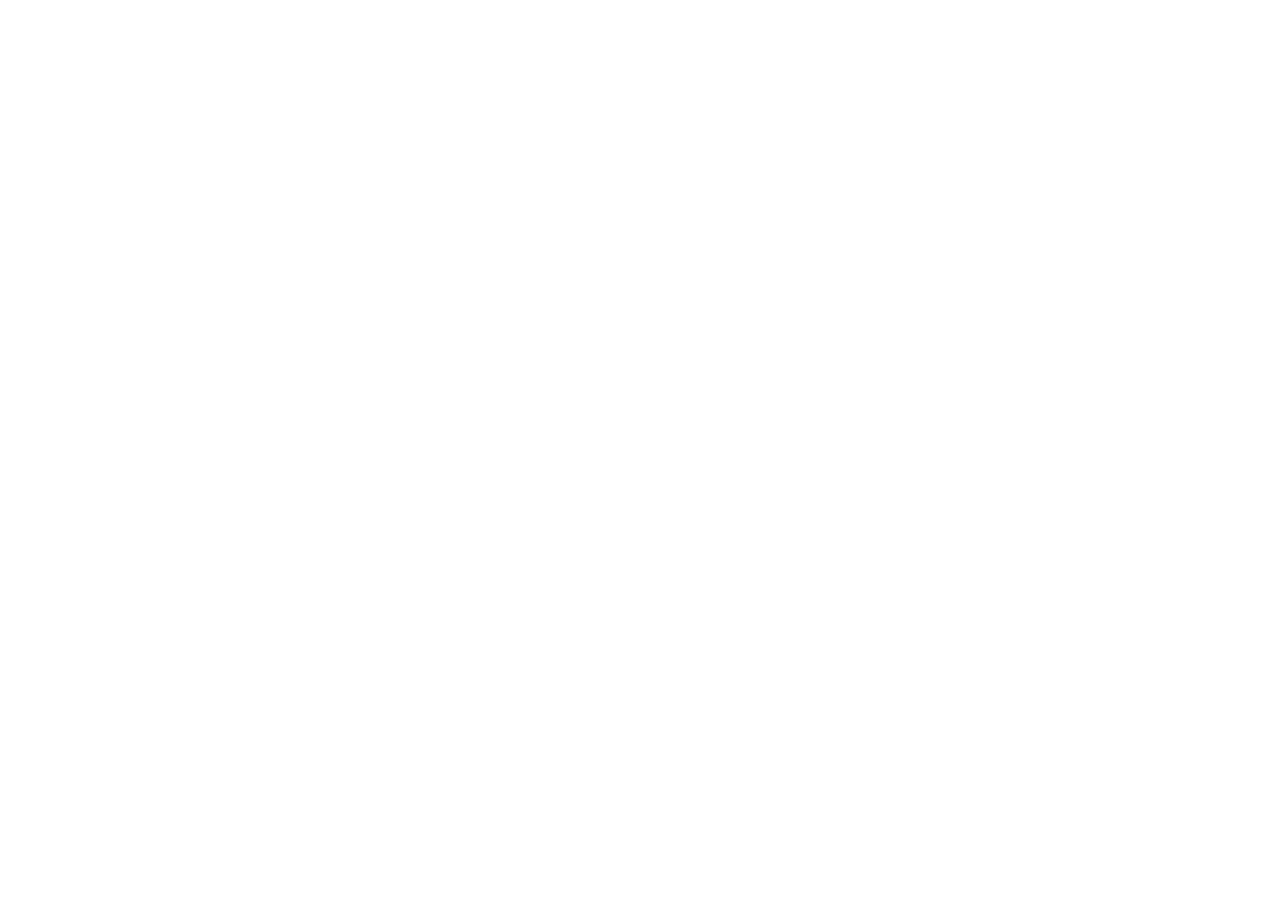
==== todo-list/index.html @ 88aa2673 "todo list project" ====
<!DOCTYPE html>
<html lang="en">
<head>
    <meta charset="UTF-8">
    <meta name="viewport" content="width=device-width, initial-scale=1.0">
    <title>Todo List</title>
</head>
<body>
    
</body>
</html>
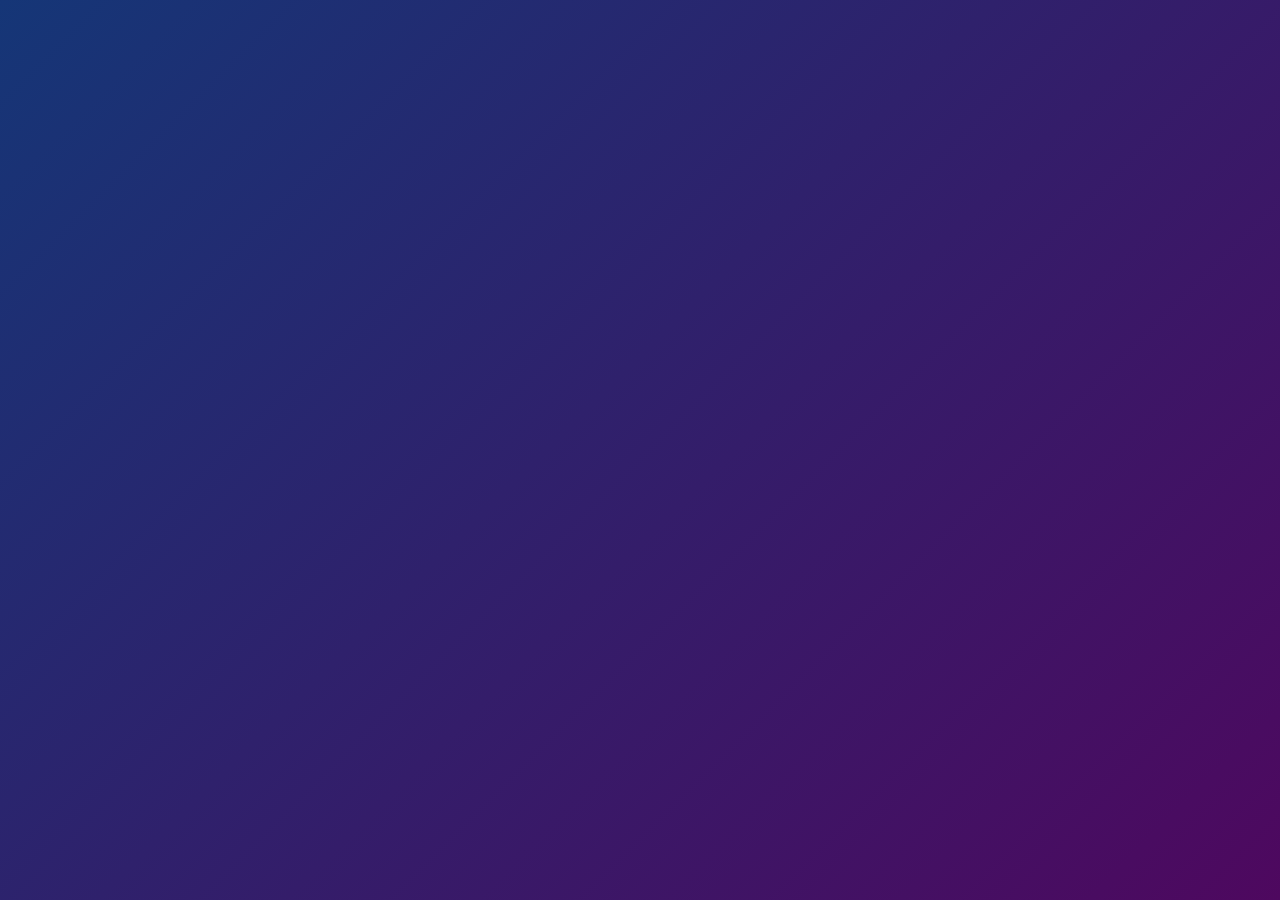
==== commit 66801eec: "feat: add gradient colored background" ====
--- a/todo-list/index.html
+++ b/todo-list/index.html
@@ -4,8 +4,9 @@
     <meta charset="UTF-8">
     <meta name="viewport" content="width=device-width, initial-scale=1.0">
     <title>Todo List</title>
+    <link rel="stylesheet" href="styles.css">
 </head>
 <body>
-    
+    <div class="container"></div>
 </body>
 </html>--- a/todo-list/styles.css
+++ b/todo-list/styles.css
@@ -0,0 +1,13 @@
+* {
+    margin: 0;
+    padding: 0;
+    font-family: 'Poppins', sans-serif;
+    box-sizing: border-box;
+}
+
+.container {
+    width: 100%;
+    min-height: 100vh;
+    background: linear-gradient(135deg, #153677, #4e085f);
+    padding: 10px;
+}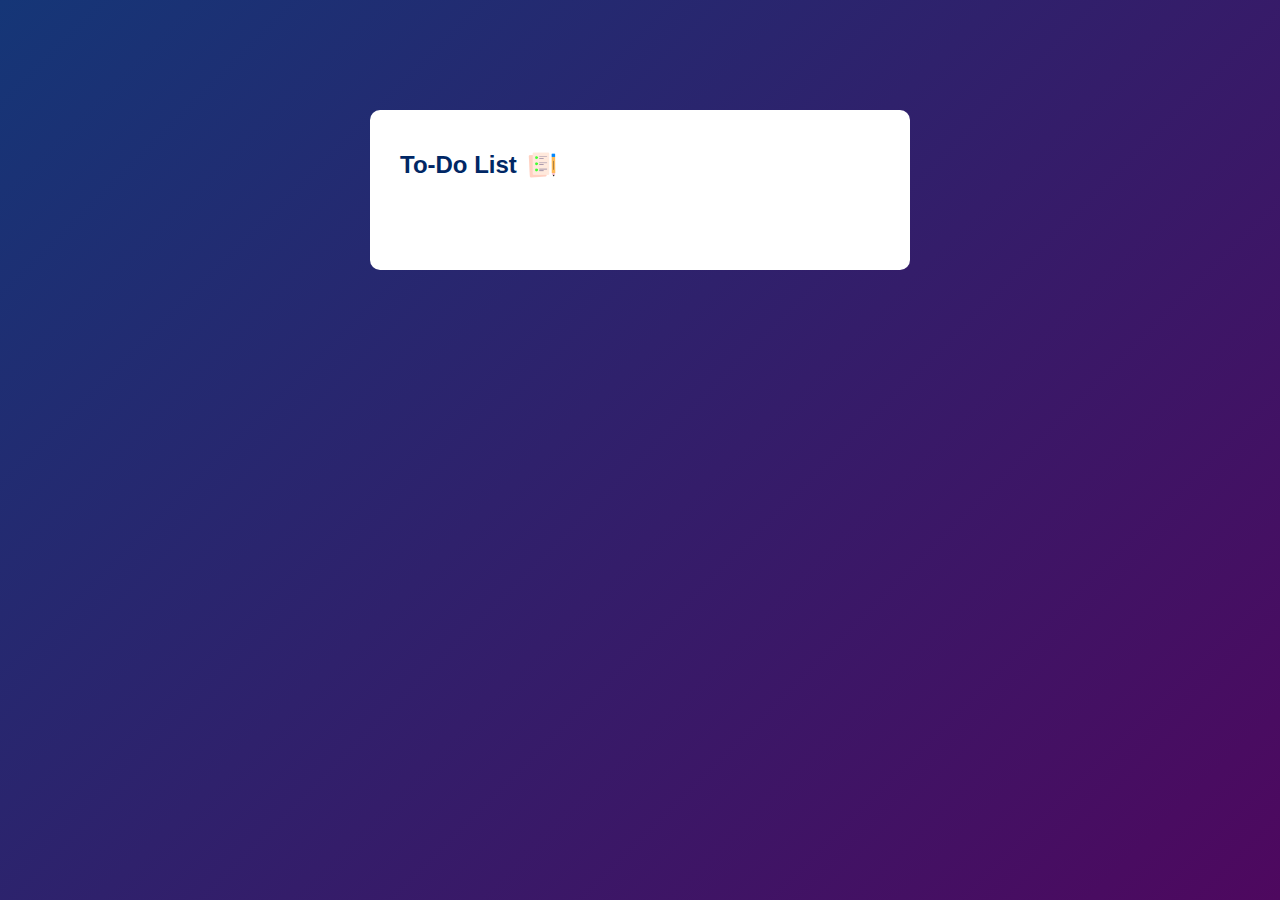
==== commit 6bedc220: "feat: main card todo list (heading)" ====
--- a/todo-list/index.html
+++ b/todo-list/index.html
@@ -7,6 +7,10 @@
     <link rel="stylesheet" href="styles.css">
 </head>
 <body>
-    <div class="container"></div>
+    <div class="container">
+        <div class="todo-app">
+            <h2>To-Do List <img src="images/icon.png" alt="icon"></h2>
+        </div>
+    </div>
 </body>
 </html>--- a/todo-list/styles.css
+++ b/todo-list/styles.css
@@ -10,4 +10,25 @@
     min-height: 100vh;
     background: linear-gradient(135deg, #153677, #4e085f);
     padding: 10px;
+}
+
+.todo-app {
+    width: 100%;
+    max-width: 540px;
+    background: #fff;
+    margin: 100px auto 20px;
+    padding: 40px 30px 70px;
+    border-radius: 10px;
+}
+
+.todo-app h2 {
+    color: #002765;
+    display: flex;
+    align-items: center;
+    margin-bottom: 20px;
+}
+
+.todo-app h2 img {
+    width: 30px;
+    margin-left: 10px;
 }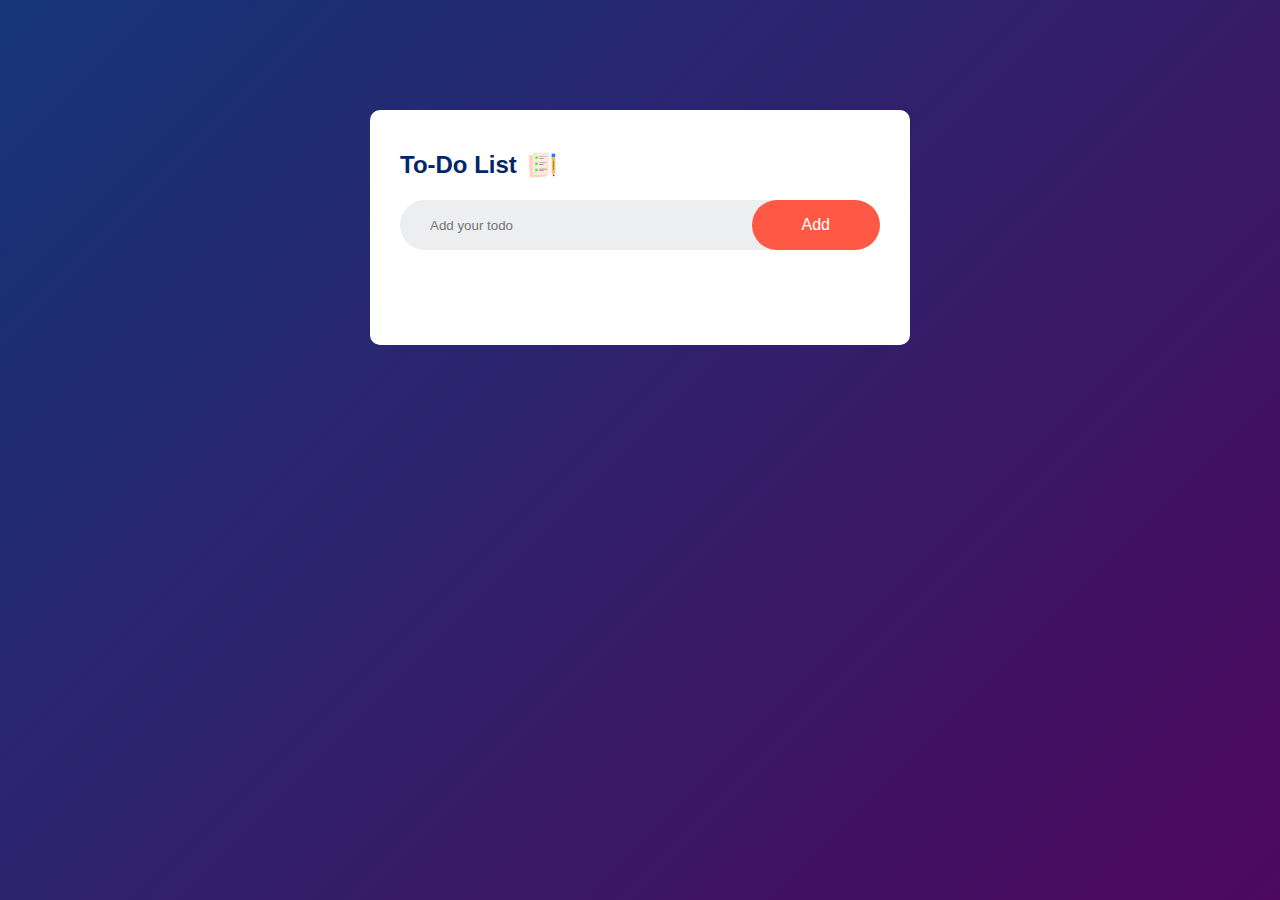
==== commit 0624459c: "feat: style input row" ====
--- a/todo-list/index.html
+++ b/todo-list/index.html
@@ -1,16 +1,23 @@
 <!DOCTYPE html>
 <html lang="en">
+
 <head>
     <meta charset="UTF-8">
     <meta name="viewport" content="width=device-width, initial-scale=1.0">
     <title>Todo List</title>
     <link rel="stylesheet" href="styles.css">
 </head>
+
 <body>
     <div class="container">
         <div class="todo-app">
             <h2>To-Do List <img src="images/icon.png" alt="icon"></h2>
+            <div class="row">
+                <input type="text" id="input-box" placeholder="Add your todo">
+                <button>Add</button>
+            </div>
         </div>
     </div>
 </body>
+
 </html>--- a/todo-list/styles.css
+++ b/todo-list/styles.css
@@ -31,4 +31,33 @@
 .todo-app h2 img {
     width: 30px;
     margin-left: 10px;
+}
+
+.row {
+    display: flex;
+    align-items: center;
+    justify-content: space-between;
+    background: #edeef0;
+    border-radius: 30px;
+    padding-left: 20px;
+    margin-bottom: 25px;
+}
+
+input {
+    flex: 1;
+    border: none;
+    outline: none;
+    background: transparent;
+    padding: 10px;
+}
+
+button {
+    border: none;
+    outline: none;
+    padding: 16px 50px;
+    background: #ff5945;
+    color: #fff;
+    font-size: 16px;
+    cursor: pointer;
+    border-radius: 40px;
 }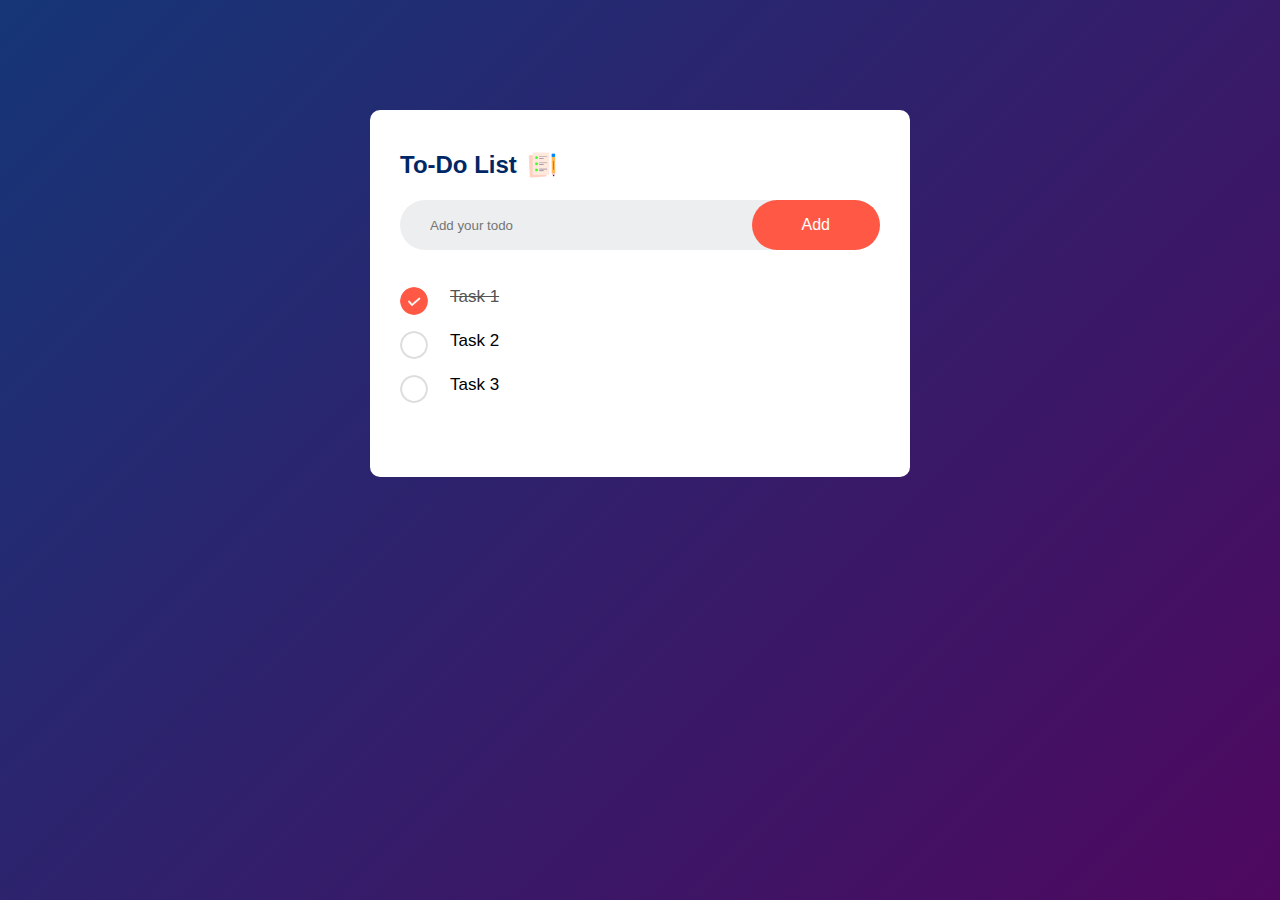
==== commit 6313c034: "feat: style and add sample todos" ====
--- a/todo-list/index.html
+++ b/todo-list/index.html
@@ -16,6 +16,11 @@
                 <input type="text" id="input-box" placeholder="Add your todo">
                 <button>Add</button>
             </div>
+            <ul id="list-container">
+                <li class="checked">Task 1</li>
+                <li>Task 2</li>
+                <li>Task 3</li>
+            </ul>
         </div>
     </div>
 </body>
--- a/todo-list/styles.css
+++ b/todo-list/styles.css
@@ -60,4 +60,35 @@
     font-size: 16px;
     cursor: pointer;
     border-radius: 40px;
+}
+
+ul li {
+    list-style: none;
+    font-size: 17px;
+    padding: 12px 8px 12px 50px;
+    user-select: none;
+    cursor: pointer;
+    position: relative;
+}
+
+ul li::before {
+    content: '';
+    position: absolute;
+    height: 28px;
+    width: 28px;
+    border-radius: 50%;
+    background-image: url(images/unchecked.png);
+    background-size: cover;
+    background-position: center;
+    top: 12px;
+    left: 0px;
+}
+
+ul li.checked {
+    color: #555;
+    text-decoration: line-through;
+}
+
+ul li.checked::before {
+    background-image: url(images/checked.png);
 }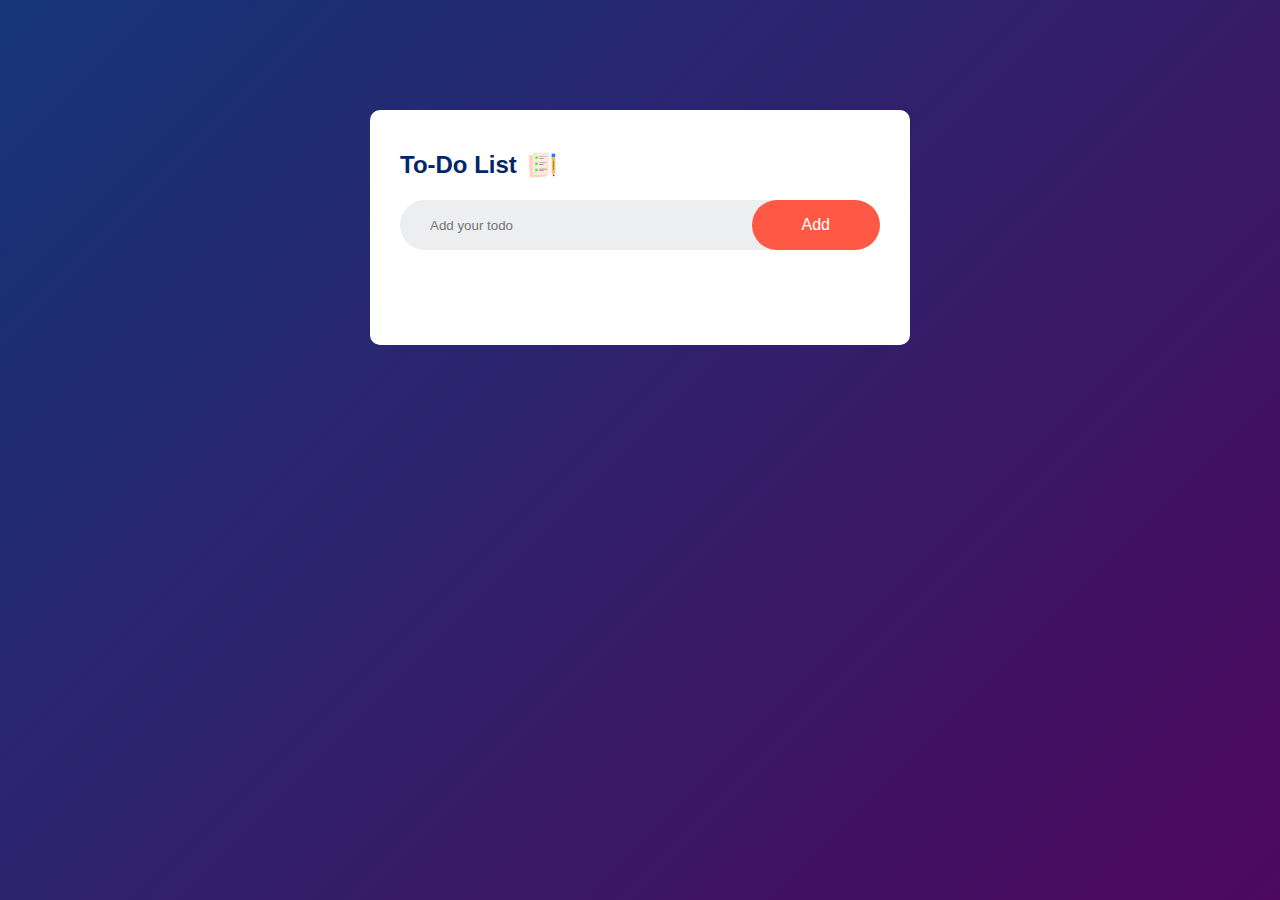
==== commit 3dd26299: "feat: adding todos working" ====
--- a/todo-list/index.html
+++ b/todo-list/index.html
@@ -14,15 +14,16 @@
             <h2>To-Do List <img src="images/icon.png" alt="icon"></h2>
             <div class="row">
                 <input type="text" id="input-box" placeholder="Add your todo">
-                <button>Add</button>
+                <button onclick="addTask()">Add</button>
             </div>
             <ul id="list-container">
-                <li class="checked">Task 1</li>
+                <!-- <li class="checked">Task 1</li>
                 <li>Task 2</li>
-                <li>Task 3</li>
+                <li>Task 3</li> -->
             </ul>
         </div>
     </div>
+    <script src="script.js"></script>
 </body>
 
 </html>